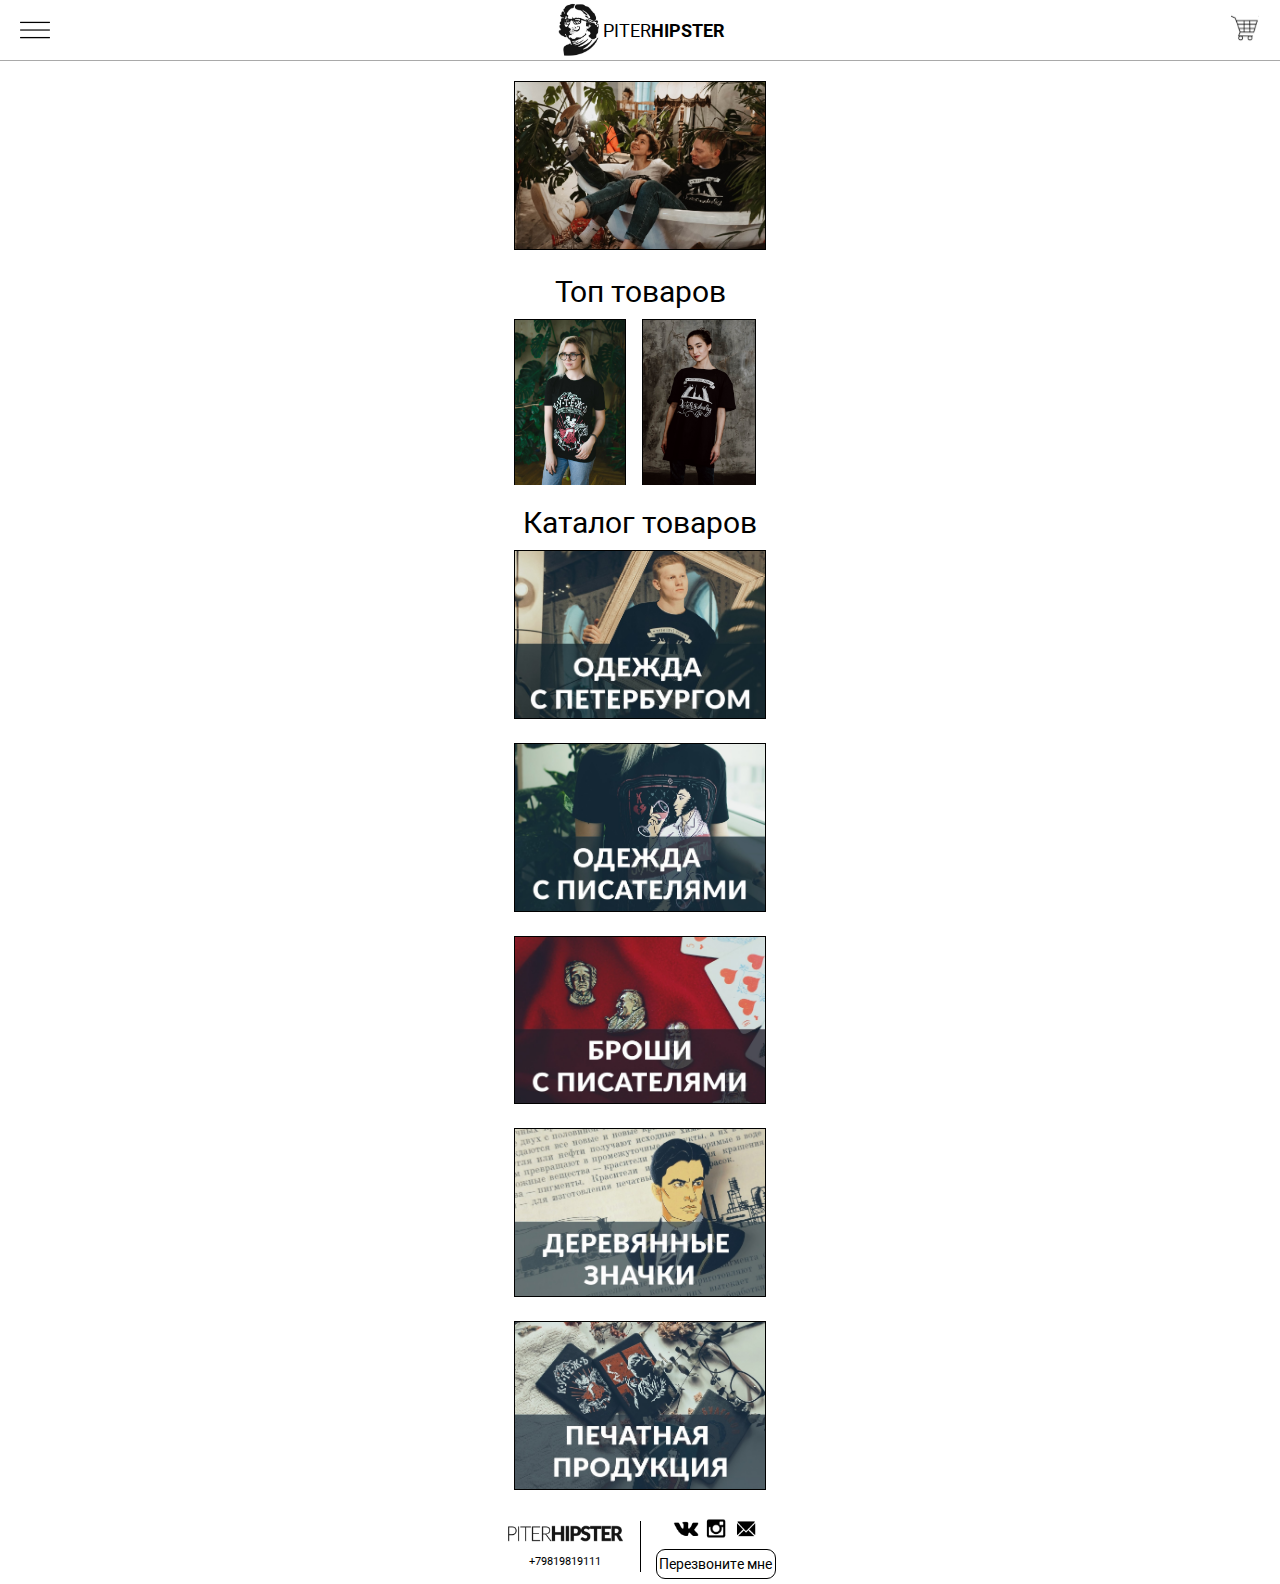
==== index.html @ 4dfca4d7 "обновленная версия для мобилки" ====
<!DOCTYPE html>
<html lang="ru">

  <head>
    <meta charset="utf-8">
    <meta name="viewport" content="width=device-width, initial-scale=1">
    <title>PiterHipster - Главная страница</title>

    <link rel="stylesheet" href="css/styleV2.css">
     
  </head>
    <body>
        <header class="header">
            <div class="slide-win">
                <img src="image/Burger.png">
            </div>
            <div class="header__logo logo"><img src="image/photo_2019-10-30_20-50-35.jpg">
            <a href="index.html"><span>PITER</span><span>HIPSTER</span></a>
            </div>
            <a class="basket" href="basket.html"><img src="image/shopping109.svg"></a>
        </header>
        <article class="main">
            <div class="left-categories" id="left-categories">
                <nav class="fixed">
                    <div>
                        <a href="">Одежда с Петербургом</a>
                        <hr align="centre" width="80" size="1" color="black">
                        <a href="">Одежда с писателями</a>
                        <hr align="centre" width="80" size="1" color="black">
                        <a href="">Деревянные значки</a>
                        <hr align="centre" width="80" size="1" color="black">
                        <a href="">Печатная продукция</a>
                        <hr align="centre" width="80" size="1" color="black">
                        <a href="">Акции</a>
                        <hr align="centre" width="80" size="1" color="black">
                        <a href="">О бренде</a>
                    </div>
                </nav>
            </div>
        </article>
        
        <main class="all">
            <article id="img">
                <section class="all__container-1">
                    <div class="all__main">
                        <img src="image/I262EilS-oY.jpg">
                    </div>
                </section>
                <section class="all__container-2">
                <div class="border-bottom"><h2>Топ товаров</h2></div>
                    <div class="all__title-1">
                        <div class="second-slider slider" id="slider" ontouchstart="startSwipe(event)" ontouchmove="moveSwipe(event)" ontouchend="endSwipe(event)">
                            <img src="image/top/_owpGHUhbQY.jpg" class="top-1 top">
                            <img src="image/top/JgRy_iKVtv4.jpg" class="top-2 top">
                            <img src="image/top/tQbD-0Hn0Ts.jpg" class="top-3 top">
                            <img src="image/top/xJ3VEqkWMCw.jpg" class="top-4 top"> 
                        </div>
                    </div>
                    <div class="catigories">
                        <h2>Каталог товаров</h2>
                        <div class="catigories__container">
                            <a href="index_catalog.html" class="StPet"><img src="image/category/piter.jpg"></a>
                            <a href="#" class="autors"><img src="image/category/autors.jpg"></a>
                            <a href="#" class="broshi"><img src="image/category/broshi.jpg"></a>
                            <a href="#" class="znachki"><img src="image/category/derev.jpg"></a>
                            <a href="#" class="printed"><img src="image/category/printed.jpg"></a>
                        </div>
                    </div>
                </section>
            </article>
        </main>

        <footer class="bottom">
            <div class="bottom__container">
                <div class="bottom__info">
                    <ul>
                        <li><a href="#Brend">О бренде</a></li>
                        <li><a href="#Info">Инфо</a></li>
                        <li><a href="#Contacts">Контакты</a></li>
                    </ul>
                </div>
                <div class="bottom__logo ">
                    
                    <div class="bottom__tel">
                        <img src="image/logo%20(1).png">
                        <a href="tel:+1234567890">+79819819111</a>
                    </div>
                    
                    <div class="contact-us">
                        <div>
                            <img src="image/2%201.png">
                            <img class="insta" src="image/insta%201.png">
                            <img src="image/1%20992.png">
                        </div>
                        <button href="#call">Перезвоните мне</button>
                    </div>
                </div>
            </div>
        </footer>
        <script src="js/script.js"></script>  
        <script>
            var slider = document.getElementById('slider');
            var startingX;
            var left;
            function startSwipe(evt){
                left = document.getElementById('slider').offsetLeft;
                startingX = evt.touches[0].clientX - left;
            };
            function moveSwipe(evt){
                var touch = evt.touches[0];
                var change = startingX - touch.clientX ;
                
                if (change < 0){
                    slider.style.left = '-' + change + 'px';
                } 
                slider.style.left = '-' + change + 'px';
                evt.preventDefault();
            };
            function endSwipe(evt){ 
                var change = startingX - evt.changedTouches[0].clientX + left;
                var width =document.getElementById('img').offsetWidth;
               console.log(change);
                
                if (((change < width/3)&&(change > 0))||(( -change < width/3)&&(change < 0))) {
                    slider.style.left = left + 'px';
                    slider.style.transition = 'all .1s';
                }
                else{
                    
                    if ((change > 0)&&(-left != width)){
                        slider.style.transition = 'all .3s';
                        slider.style.left = '-' + (- left + width) + 'px';
                        console.log(width);
                        console.log(left);
                    }
                    else{
                        slider.style.transition = 'all .1s';
                        slider.style.left = 0 + 'px';
                    };
                    if (change < 0){
                        slider.style.transition = 'all .3s';
                        slider.style.left = '-' + (- left - width) + 'px';
                        console.log(width);
                        console.log(left);
                    };
                }
                
            }
        </script>
    </body>
</html>
---- css/styleV2.css ----
@charset "UTF-8";
@font-face {
  font-family: Roboto;
  /* Гарнитура шрифта */
  src: url(../fonts/Roboto.ttf);
  /* Путь к файлу со шрифтом */ }
@font-face {
  font-family: Robotobold;
  /* Гарнитура шрифта */
  src: url(../fonts/Robotobold.ttf);
  /* Путь к файлу со шрифтом */ }
.header {
  box-sizing: border-box;
  border-bottom: 1px darkgrey solid;
  display: flex;
  justify-content: space-between;
  align-items: center;
  margin-bottom: 20px; }
  .header .header__logo img {
    height: 60px; }
  .header a {
    font-family: Roboto;
    font-style: normal;
    font-size: 18px;
    font-weight: 300;
    line-height: 21px;
    text-align: center;
    color: #000000;
    text-decoration: none; }
    .header a span:last-child {
      font-family: Robotobold;
      font-weight: 500; }
  .header .slide-win > img {
    display: block;
    margin-left: 20px; }

.basket > img {
  height: 30px;
  width: 30px;
  box-sizing: border-box;
  margin-right: 20px; }

.header__logo {
  display: flex;
  align-items: center;
  justify-content: center; }

.bottom {
  min-height: 100%;
  padding-bottom: 5px;
  background: white; }

.bottom__container {
  display: flex;
  justify-content: center;
  align-items: center;
  min-width: 250px;
  margin-left: auto;
  margin-right: auto; }

.bottom__logo {
  display: flex;
  height: 100%;
  align-items: center;
  justify-content: center; }
  .bottom__logo a {
    font-family: Roboto;
    font-style: normal;
    font-size: 11px;
    font-weight: 200;
    line-height: 21px;
    text-align: center;
    color: #000000;
    text-decoration: none; }

.bottom__info {
  display: flex;
  flex-direction: column;
  align-items: center;
  justify-content: center;
  display: none; }
  .bottom__info ul {
    border: 0.3px solid #000000;
    box-sizing: border-box;
    list-style-type: none;
    padding: 5px 15px; }
    .bottom__info ul a {
      text-decoration: none;
      color: black; }

.bottom__tel {
  padding-right: 15px;
  margin-right: 15px;
  display: flex;
  flex-direction: column;
  align-items: center;
  border-right: 1px solid black; }
  .bottom__tel span {
    font-family: Roboto;
    font-style: normal;
    font-size: 18px;
    font-weight: 500;
    line-height: 21px;
    text-align: center;
    color: #000000;
    text-shadow: 0px 4px 4px rgba(0, 0, 0, 0.25);
    border-bottom: 1px black solid; }
  .bottom__tel img {
    width: 120px;
    height: 25px; }

.bottom__tel > img {
  margin-bottom: 5px; }

.contact-us {
  display: flex;
  flex-direction: column;
  align-items: center; }
  .contact-us img {
    width: 30px;
    height: 30px; }
  .contact-us .insta {
    height: 25px; }
  .contact-us button {
    border: 1px solid #000000;
    box-sizing: border-box;
    border-radius: 9px;
    font-family: Roboto;
    font-style: normal;
    font-size: 14px;
    font-weight: auto;
    line-height: 28px;
    text-align: center;
    color: #000000;
    /* identical to box height */
    width: 120px;
    height: 30px;
    text-align: center;
    vertical-align: text-bottom;
    color: #000000;
    background-color: white; }
  .contact-us button:hover {
    cursor: pointer; }

.contact-us > div {
  margin-bottom: 5px;
  display: flex;
  align-items: center; }

.slide-win img {
  width: 30px;
  height: 30px;
  margin-left: 10px; }

.left-categories {
  position: fixed;
  left: 0;
  width: 100%;
  height: 300%;
  display: none;
  justify-content: center;
  text-align: center;
  background-color: white;
  z-index: 3; }

.fixed div {
  display: flex;
  flex-direction: column;
  align-items: center; }
  .fixed div a {
    font-family: Roboto;
    font-style: normal;
    font-size: 20px;
    font-weight: auto;
    line-height: 19px;
    text-align: center;
    color: #000000;
    text-decoration: none;
    text-transform: uppercase;
    /* identical to box height */
    margin-bottom: 27px;
    margin-top: 27px; }

.show1 {
  z-index: 6 !important;
  position: fixed !important;
  width: 100% !important;
  background-color: white; }

.show2 {
  z-index: 99 !important;
  position: fixed;
  bottom: 10px;
  max-width: 100% !important;
  width: 100% !important; }

* {
  padding: 0;
  margin: 0; }

.main .show {
  display: block;
  position: fixed;
  top: 61px;
  height: 100%; }

.all {
  width: 100%;
  display: flex;
  justify-content: center; }

.all > article {
  width: 250px;
  display: flex;
  flex-direction: column;
  justify-content: space-around;
  align-items: center; }
  .all > article .all__main img {
    height: 166.6666666667px;
    margin-bottom: 20px;
    border: 1px solid black; }
  .all > article .all__title-1 {
    width: 100%;
    height: 166.6666666667px;
    margin-bottom: 20px;
    position: relative;
    overflow: hidden; }
  .all > article .all__container-2 {
    display: flex;
    flex-direction: column;
    justify-content: space-around; }
  .all > article h2 {
    font-family: Roboto;
    font-style: normal;
    font-size: 30px;
    font-weight: 500;
    line-height: 35px;
    text-align: center;
    color: black;
    display: flex;
    white-space: nowrap;
    justify-content: center;
    margin-bottom: 10px; }
  .all > article .second-slider {
    display: flex;
    position: absolute;
    width: 500px;
    justify-content: space-between; }
    .all > article .second-slider img {
      height: 166.6666666667px;
      border: 1px solid black; }
  .all > article .catigories__container {
    display: flex;
    flex-direction: column;
    align-items: center;
    justify-content: center; }
    .all > article .catigories__container img {
      border: 1px solid black;
      height: 166.6666666667px;
      margin-bottom: 20px; }

.fixed div a {
  margin-bottom: 20px;
  margin-top: 20px; }

@media screen and (max-width: 400px) and (min-width: 330px) {
  .header a {
    font-size: 20px; }

  .all > article {
    width: 320px; }

  .all__title-1 {
    height: 213.3333333333px !important; }

  .second-slider {
    width: 640px !important; }
    .second-slider img {
      height: 213.3333333333px !important; }

  .catigories__container img {
    height: 213.3333333333px !important; }

  .all__main img {
    height: 213.3333333333px !important; }

  .fixed div a {
    margin-bottom: 27px;
    margin-top: 27px; } }
@media screen and (max-width: 500px) and (min-width: 401px) {
  .header a {
    font-size: 25px; }

  .all > article {
    width: 380px; }

  .all__title-1 {
    height: 253.3333333333px !important; }

  .second-slider {
    width: 760px !important; }
    .second-slider img {
      height: 253.3333333333px !important; }

  .catigories__container img {
    height: 253.3333333333px !important; }

  .all__main img {
    height: 253.3333333333px !important; }

  .fixed div a {
    margin-bottom: 35px;
    margin-top: 35px; } }
@media screen and (max-width: 800px) and (min-width: 501px) {
  .header a {
    font-size: 36px; }

  .all > article {
    width: 480px; }

  .all__title-1 {
    height: 320px !important; }

  .second-slider {
    width: 960px !important; }
    .second-slider img {
      height: 320px !important; }

  .catigories__container img {
    height: 320px !important; }

  .all__main img {
    height: 320px !important; } }

/*# sourceMappingURL=styleV2.css.map */
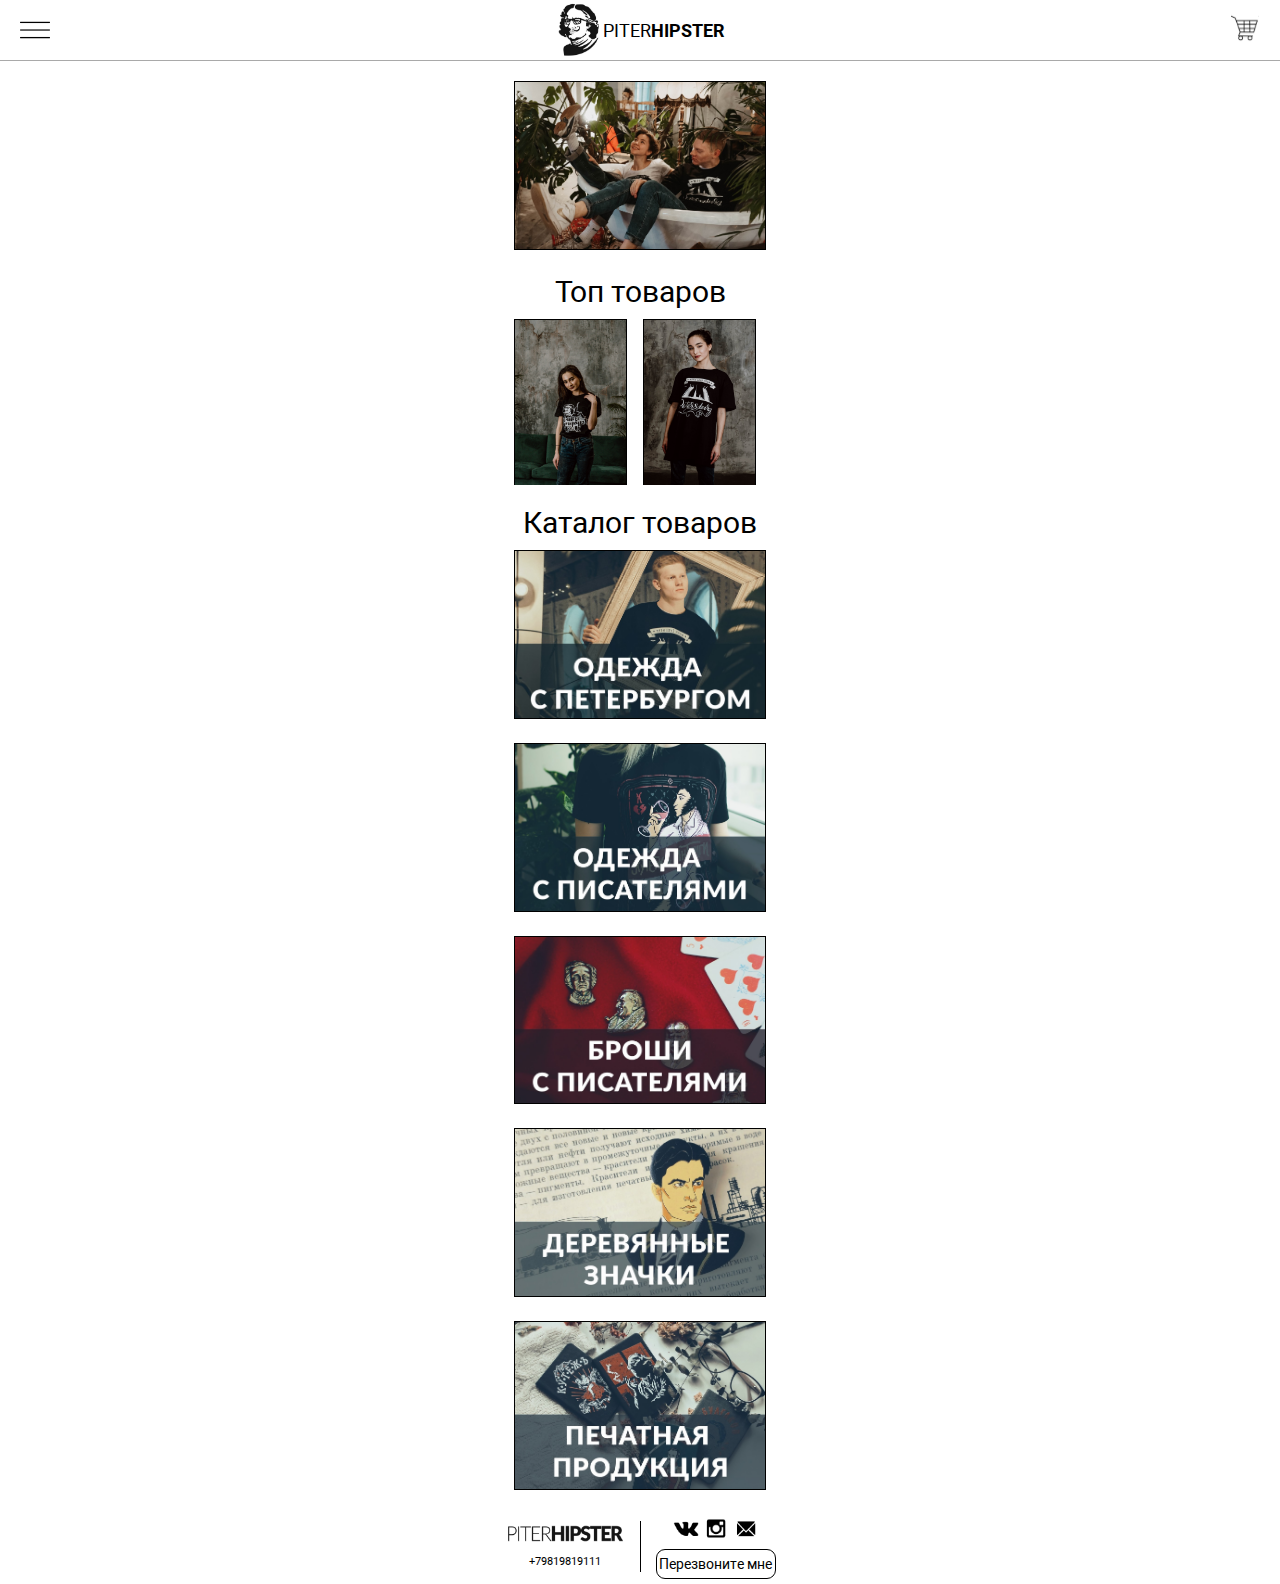
==== commit 2dce0831: "-фотка, что не грузилась" ====
--- a/index.html
+++ b/index.html
@@ -50,7 +50,7 @@
                 <div class="border-bottom"><h2>Топ товаров</h2></div>
                     <div class="all__title-1">
                         <div class="second-slider slider" id="slider" ontouchstart="startSwipe(event)" ontouchmove="moveSwipe(event)" ontouchend="endSwipe(event)">
-                            <img src="image/top/_owpGHUhbQY.jpg" class="top-1 top">
+                            <img src="image/top/xJ3VEqkWMCw.jpg" class="top-1 top">
                             <img src="image/top/JgRy_iKVtv4.jpg" class="top-2 top">
                             <img src="image/top/tQbD-0Hn0Ts.jpg" class="top-3 top">
                             <img src="image/top/xJ3VEqkWMCw.jpg" class="top-4 top"> 
@@ -148,4 +148,4 @@
             }
         </script>
     </body>
-</html>+</html>
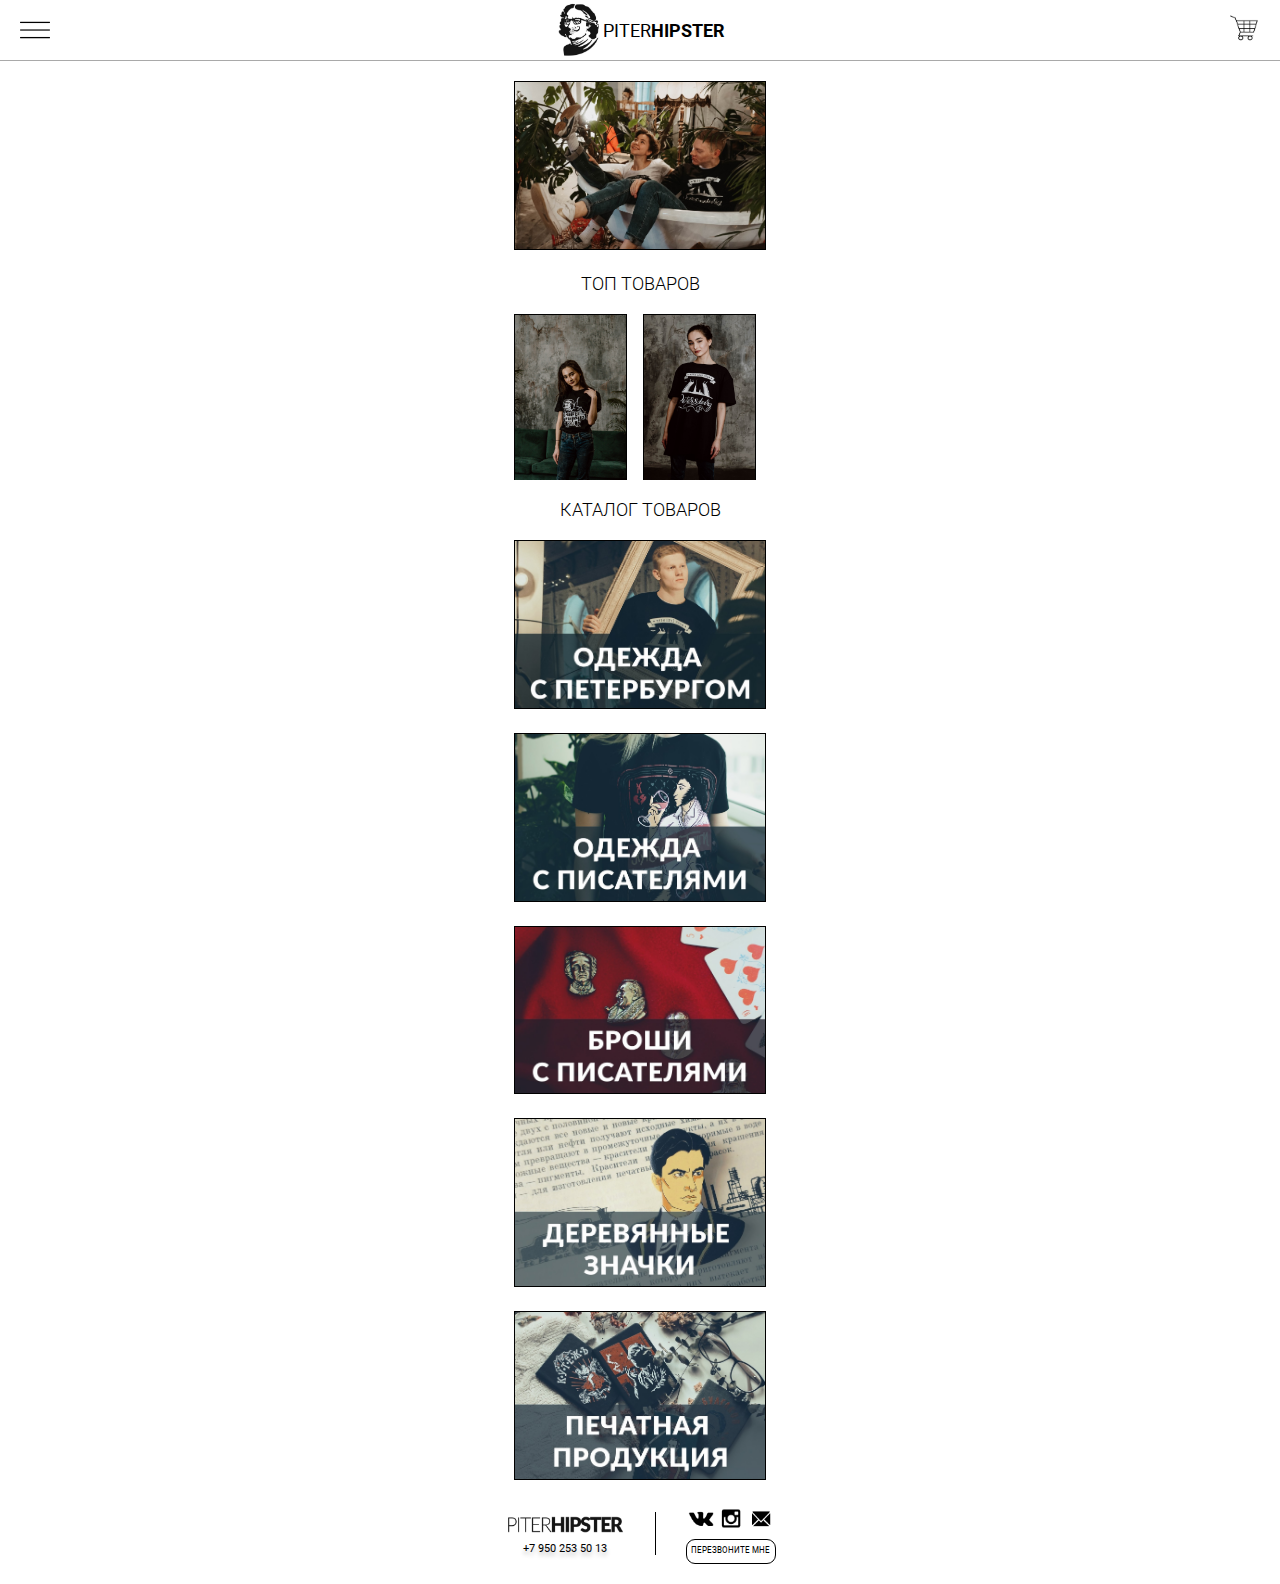
==== commit 822812ab: "исправлены все замечания, моб. версия" ====
--- a/index.html
+++ b/index.html
@@ -17,7 +17,7 @@
             <div class="header__logo logo"><img src="image/photo_2019-10-30_20-50-35.jpg">
             <a href="index.html"><span>PITER</span><span>HIPSTER</span></a>
             </div>
-            <a class="basket" href="basket.html"><img src="image/shopping109.svg"></a>
+            <a class="basket" href="basket.html"><img src="image/shopping109.png"></a>
         </header>
         <article class="main">
             <div class="left-categories" id="left-categories">
@@ -71,6 +71,16 @@
         </main>
 
         <footer class="bottom">
+            <div class="feedback feedbackall"></div>
+            <section class="feedback__form feedbackall">
+                <h2>ОБРАТНЫЙ ЗВОНОК</h2>
+                <img class="close" src="image/close-icon.png">
+                <form action="#" method="post">
+                    <label>КАК ВАС ЗОВУТ?<input type="text" name="name" id="name"></label>
+                    <label>ВАШ ТЕЛЕФОН<input type="text" name="tel" id="tel"></label>
+                    <input class="style-btn1" type="submit" value="ЗАКАЗАТЬ ЗВОНОК">
+                </form>
+            </section>
             <div class="bottom__container">
                 <div class="bottom__info">
                     <ul>
@@ -83,7 +93,7 @@
                     
                     <div class="bottom__tel">
                         <img src="image/logo%20(1).png">
-                        <a href="tel:+1234567890">+79819819111</a>
+                        <a href="tel:+79502535013">+7 950 253 50 13</a>
                     </div>
                     
                     <div class="contact-us">
@@ -92,7 +102,7 @@
                             <img class="insta" src="image/insta%201.png">
                             <img src="image/1%20992.png">
                         </div>
-                        <button href="#call">Перезвоните мне</button>
+                        <button class="java" href="#call">Перезвоните мне</button>
                     </div>
                 </div>
             </div>
@@ -119,19 +129,15 @@
             function endSwipe(evt){ 
                 var change = startingX - evt.changedTouches[0].clientX + left;
                 var width =document.getElementById('img').offsetWidth;
-               console.log(change);
-                
                 if (((change < width/3)&&(change > 0))||(( -change < width/3)&&(change < 0))) {
                     slider.style.left = left + 'px';
                     slider.style.transition = 'all .1s';
                 }
                 else{
                     
-                    if ((change > 0)&&(-left != width)){
+                    if ((change > 0)&&((-left < width - width/2)||(-left > width + width/2))){
                         slider.style.transition = 'all .3s';
                         slider.style.left = '-' + (- left + width) + 'px';
-                        console.log(width);
-                        console.log(left);
                     }
                     else{
                         slider.style.transition = 'all .1s';
@@ -140,12 +146,11 @@
                     if (change < 0){
                         slider.style.transition = 'all .3s';
                         slider.style.left = '-' + (- left - width) + 'px';
-                        console.log(width);
-                        console.log(left);
+                        
                     };
                 }
                 
             }
         </script>
     </body>
-</html>
+</html>--- a/css/styleV2.css
+++ b/css/styleV2.css
@@ -9,6 +9,11 @@
   /* Гарнитура шрифта */
   src: url(../fonts/Robotobold.ttf);
   /* Путь к файлу со шрифтом */ }
+@font-face {
+  font-family: Robotolight;
+  /* Гарнитура шрифта */
+  src: url(../fonts/Robotolight.ttf);
+  /* Путь к файлу со шрифтом */ }
 .header {
   box-sizing: border-box;
   border-bottom: 1px darkgrey solid;
@@ -45,10 +50,98 @@
   align-items: center;
   justify-content: center; }
 
+.feedback {
+  position: fixed;
+  top: 0;
+  left: 0;
+  height: 100%;
+  width: 100%;
+  opacity: 0.9;
+  z-index: 100;
+  background-color: black;
+  display: none; }
+
+.feedback__form {
+  position: fixed;
+  top: 50%;
+  margin-top: -25%;
+  width: 100%;
+  height: 230px;
+  background-color: #F5F5F5;
+  z-index: 101;
+  display: flex;
+  flex-direction: column;
+  justify-content: center;
+  align-items: center;
+  display: none; }
+  .feedback__form h2 {
+    font-family: Roboto;
+    font-style: normal;
+    font-size: 16px;
+    font-weight: 500;
+    line-height: 19px;
+    text-align: center;
+    color: #000000;
+    font-family: Robotobold;
+    margin-bottom: 10px; }
+  .feedback__form img {
+    position: absolute;
+    top: 10px;
+    right: 10px;
+    width: 20px; }
+
+form {
+  display: flex;
+  flex-direction: column;
+  justify-content: center;
+  align-items: center;
+  width: 80%; }
+  form label {
+    width: 100%;
+    display: flex;
+    flex-direction: column;
+    align-items: flex-start;
+    margin-bottom: 10px;
+    font-family: Roboto;
+    font-style: normal;
+    font-size: 14px;
+    font-weight: normal;
+    line-height: 16px;
+    text-align: center;
+    color: #000000; }
+    form label input {
+      margin-top: 10px;
+      width: 100%;
+      height: 25px;
+      background: #F5F5F5;
+      text-shadow: none;
+      box-shadow: none;
+      border-style: none;
+      border: 0.5px solid #000000;
+      box-sizing: border-box; }
+  form .style-btn1 {
+    display: block;
+    background: black;
+    height: 25px;
+    width: 100%;
+    border-style: none;
+    font-family: Roboto;
+    font-style: normal;
+    font-size: 14px;
+    font-weight: normal;
+    line-height: 20px;
+    text-align: center;
+    color: #000000;
+    color: white;
+    margin-top: 10px; }
+
+.showz {
+  display: flex !important; }
+
 .bottom {
   min-height: 100%;
-  padding-bottom: 5px;
-  background: white; }
+  background: white;
+  margin-bottom: 20px; }
 
 .bottom__container {
   display: flex;
@@ -67,11 +160,12 @@
     font-family: Roboto;
     font-style: normal;
     font-size: 11px;
-    font-weight: 200;
-    line-height: 21px;
-    text-align: center;
-    color: #000000;
-    text-decoration: none; }
+    font-weight: 300;
+    line-height: 13px;
+    text-align: center;
+    color: #000000;
+    text-decoration: none;
+    text-shadow: 0px 4px 4px rgba(0, 0, 0, 0.25); }
 
 .bottom__info {
   display: flex;
@@ -89,22 +183,12 @@
       color: black; }
 
 .bottom__tel {
-  padding-right: 15px;
-  margin-right: 15px;
+  padding-right: 30px;
+  margin-right: 30px;
   display: flex;
   flex-direction: column;
   align-items: center;
   border-right: 1px solid black; }
-  .bottom__tel span {
-    font-family: Roboto;
-    font-style: normal;
-    font-size: 18px;
-    font-weight: 500;
-    line-height: 21px;
-    text-align: center;
-    color: #000000;
-    text-shadow: 0px 4px 4px rgba(0, 0, 0, 0.25);
-    border-bottom: 1px black solid; }
   .bottom__tel img {
     width: 120px;
     height: 25px; }
@@ -127,18 +211,19 @@
     border-radius: 9px;
     font-family: Roboto;
     font-style: normal;
-    font-size: 14px;
+    font-size: 8px;
     font-weight: auto;
-    line-height: 28px;
+    line-height: 8px;
     text-align: center;
     color: #000000;
     /* identical to box height */
-    width: 120px;
-    height: 30px;
+    width: 90px;
+    height: 25px;
     text-align: center;
     vertical-align: text-bottom;
     color: #000000;
-    background-color: white; }
+    background-color: white;
+    text-transform: uppercase; }
   .contact-us button:hover {
     cursor: pointer; }
 
@@ -230,17 +315,16 @@
     flex-direction: column;
     justify-content: space-around; }
   .all > article h2 {
-    font-family: Roboto;
-    font-style: normal;
-    font-size: 30px;
-    font-weight: 500;
-    line-height: 35px;
-    text-align: center;
-    color: black;
+    font-family: Robotolight;
+    font-size: 18px;
+    font-weight: 300;
+    line-height: 20px;
+    font-style: normal;
+    text-transform: uppercase;
     display: flex;
     white-space: nowrap;
     justify-content: center;
-    margin-bottom: 10px; }
+    margin-bottom: 20px; }
   .all > article .second-slider {
     display: flex;
     position: absolute;
@@ -260,12 +344,23 @@
       margin-bottom: 20px; }
 
 .fixed div a {
-  margin-bottom: 20px;
-  margin-top: 20px; }
+  margin-bottom: 15px;
+  margin-top: 15px; }
 
 @media screen and (max-width: 400px) and (min-width: 330px) {
   .header a {
     font-size: 20px; }
+
+  .all > article .catigories__container img {
+    margin-bottom: 25px; }
+
+  .all > article h2 {
+    margin-bottom: 25px; }
+
+  .all > article .all__main img {
+    margin-bottom: 25px; }
+  .all > article .all__title-1 {
+    margin-bottom: 25px; }
 
   .all > article {
     width: 320px; }
@@ -291,6 +386,17 @@
   .header a {
     font-size: 25px; }
 
+  .all > article .catigories__container img {
+    margin-bottom: 35px; }
+
+  .all > article h2 {
+    margin-bottom: 35px; }
+
+  .all > article .all__main img {
+    margin-bottom: 35px; }
+  .all > article .all__title-1 {
+    margin-bottom: 35px; }
+
   .all > article {
     width: 380px; }
 
@@ -315,6 +421,17 @@
   .header a {
     font-size: 36px; }
 
+  .all > article .catigories__container img {
+    margin-bottom: 35px; }
+
+  .all > article h2 {
+    margin-bottom: 35px; }
+
+  .all > article .all__main img {
+    margin-bottom: 35px; }
+  .all > article .all__title-1 {
+    margin-bottom: 35px; }
+
   .all > article {
     width: 480px; }
 
@@ -331,5 +448,3 @@
 
   .all__main img {
     height: 320px !important; } }
-
-/*# sourceMappingURL=styleV2.css.map */
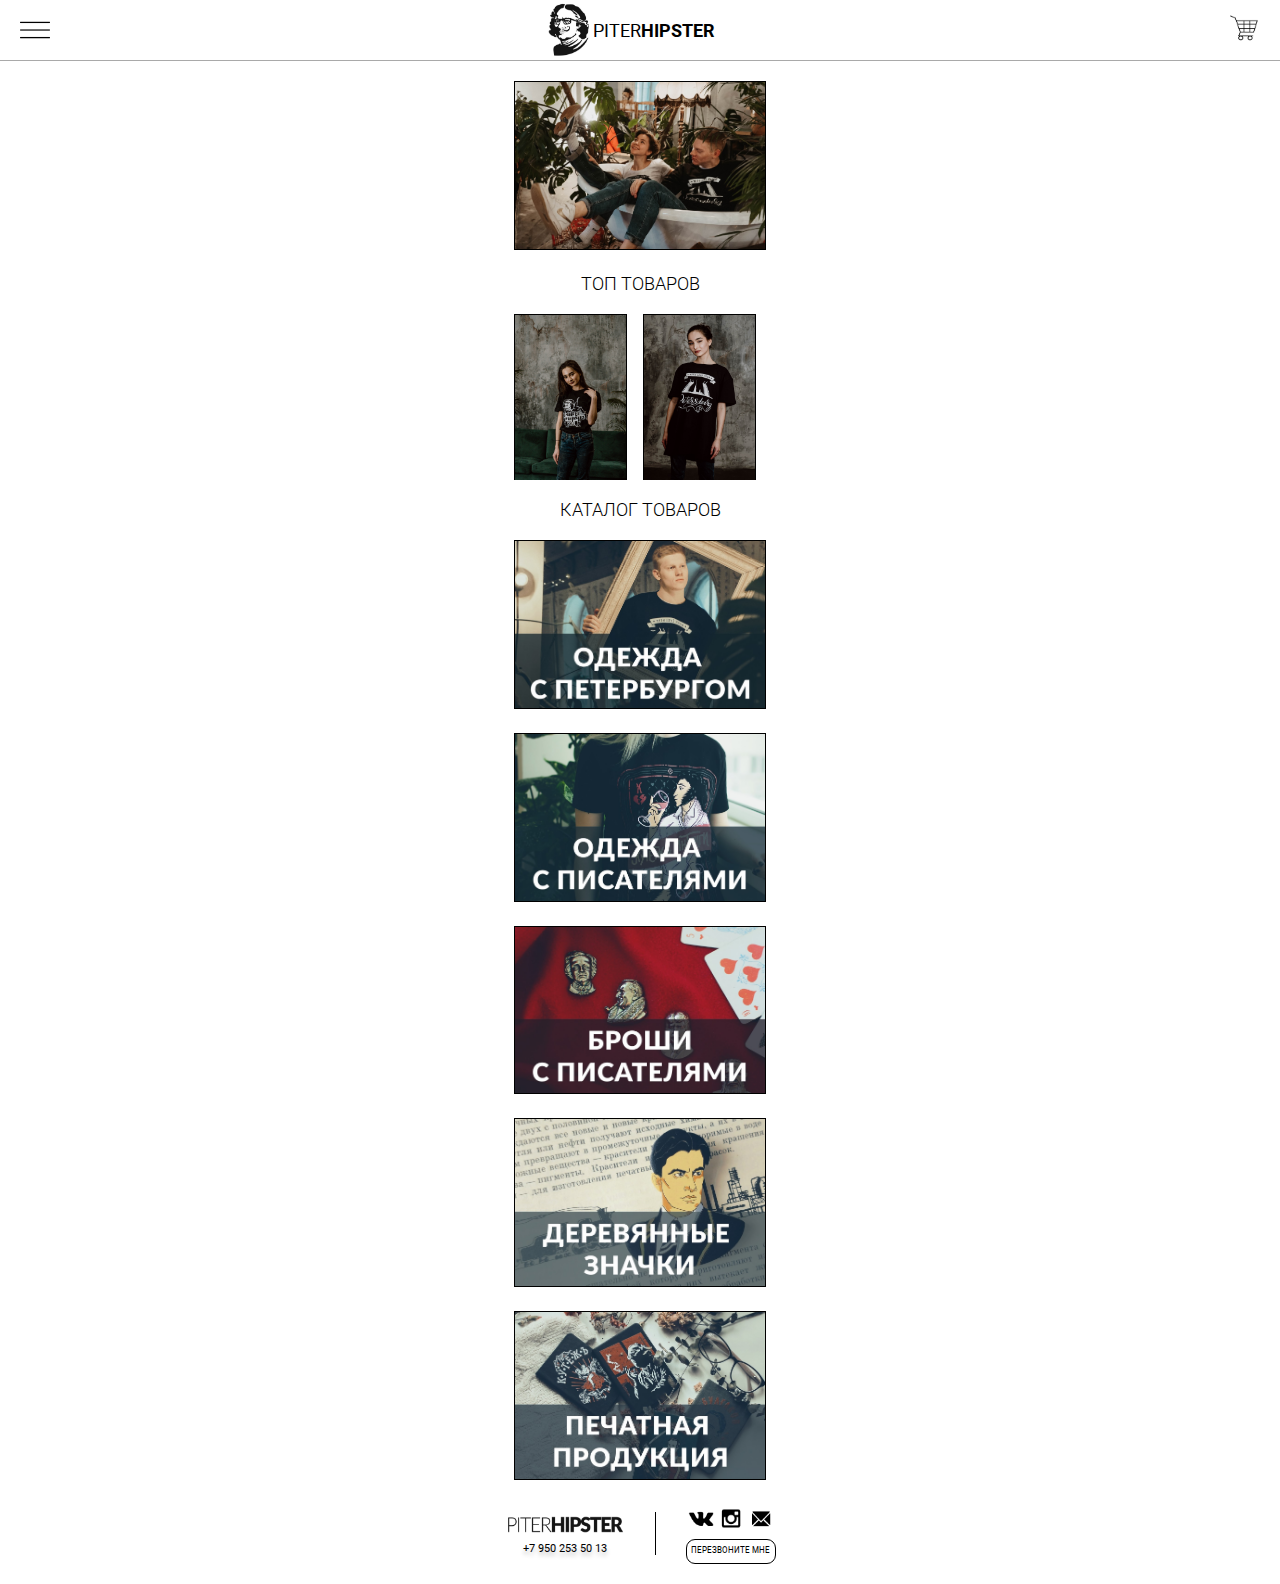
==== commit 1f2ee1a3: "Стилизация кнопок на айфон" ====
--- a/index.html
+++ b/index.html
@@ -11,13 +11,17 @@
   </head>
     <body>
         <header class="header">
-            <div class="slide-win">
-                <img src="image/Burger.png">
-            </div>
+            <div class="slide-win"><img src="image/Burger.png"></div>
             <div class="header__logo logo"><img src="image/photo_2019-10-30_20-50-35.jpg">
             <a href="index.html"><span>PITER</span><span>HIPSTER</span></a>
             </div>
-            <a class="basket" href="basket.html"><img src="image/shopping109.png"></a>
+            <div class="finderAndBascet">
+                <form action="#" method="get">
+                    <input type="text" name="find" id="find">
+                    <input class="style-btn" type="submit" value="">
+                </form>
+                <a href="basket.html" class="basket"><img src="image/shopping109.png"></a>
+            </div>
         </header>
         <article class="main">
             <div class="left-categories" id="left-categories">
--- a/css/styleV2.css
+++ b/css/styleV2.css
@@ -1,4 +1,23 @@
 @charset "UTF-8";
+[type="number"]::-webkit-inner-spin-button,
+[type="number"]::-webkit-outer-spin-button {
+  height: auto; }
+
+[type="search"] {
+  -webkit-appearance: textfield;
+  /* 1 */
+  outline-offset: -2px;
+  /* 2 */ }
+
+[type="search"]::-webkit-search-decoration {
+  -webkit-appearance: none; }
+
+::-webkit-file-upload-button {
+  -webkit-appearance: button;
+  /* 1 */
+  font: inherit;
+  /* 2 */ }
+
 @font-face {
   font-family: Roboto;
   /* Гарнитура шрифта */
@@ -43,12 +62,31 @@
   height: 30px;
   width: 30px;
   box-sizing: border-box;
-  margin-right: 20px; }
+  margin-right: 20px;
+  margin-left: 20px; }
 
 .header__logo {
   display: flex;
   align-items: center;
   justify-content: center; }
+
+.finderAndBascet {
+  display: flex; }
+  .finderAndBascet form {
+    flex-direction: row;
+    display: none; }
+  .finderAndBascet form > input {
+    display: flex;
+    border: none;
+    border-bottom: 1px solid black;
+    width: 150px;
+    height: 30px;
+    text-decoration: none; }
+  .finderAndBascet form .style-btn {
+    background-image: url(../image/finder.png);
+    height: 30px;
+    width: 30px;
+    border: none; }
 
 .feedback {
   position: fixed;
@@ -255,9 +293,9 @@
   .fixed div a {
     font-family: Roboto;
     font-style: normal;
-    font-size: 20px;
+    font-size: 18px;
     font-weight: auto;
-    line-height: 19px;
+    line-height: 21px;
     text-align: center;
     color: #000000;
     text-decoration: none;
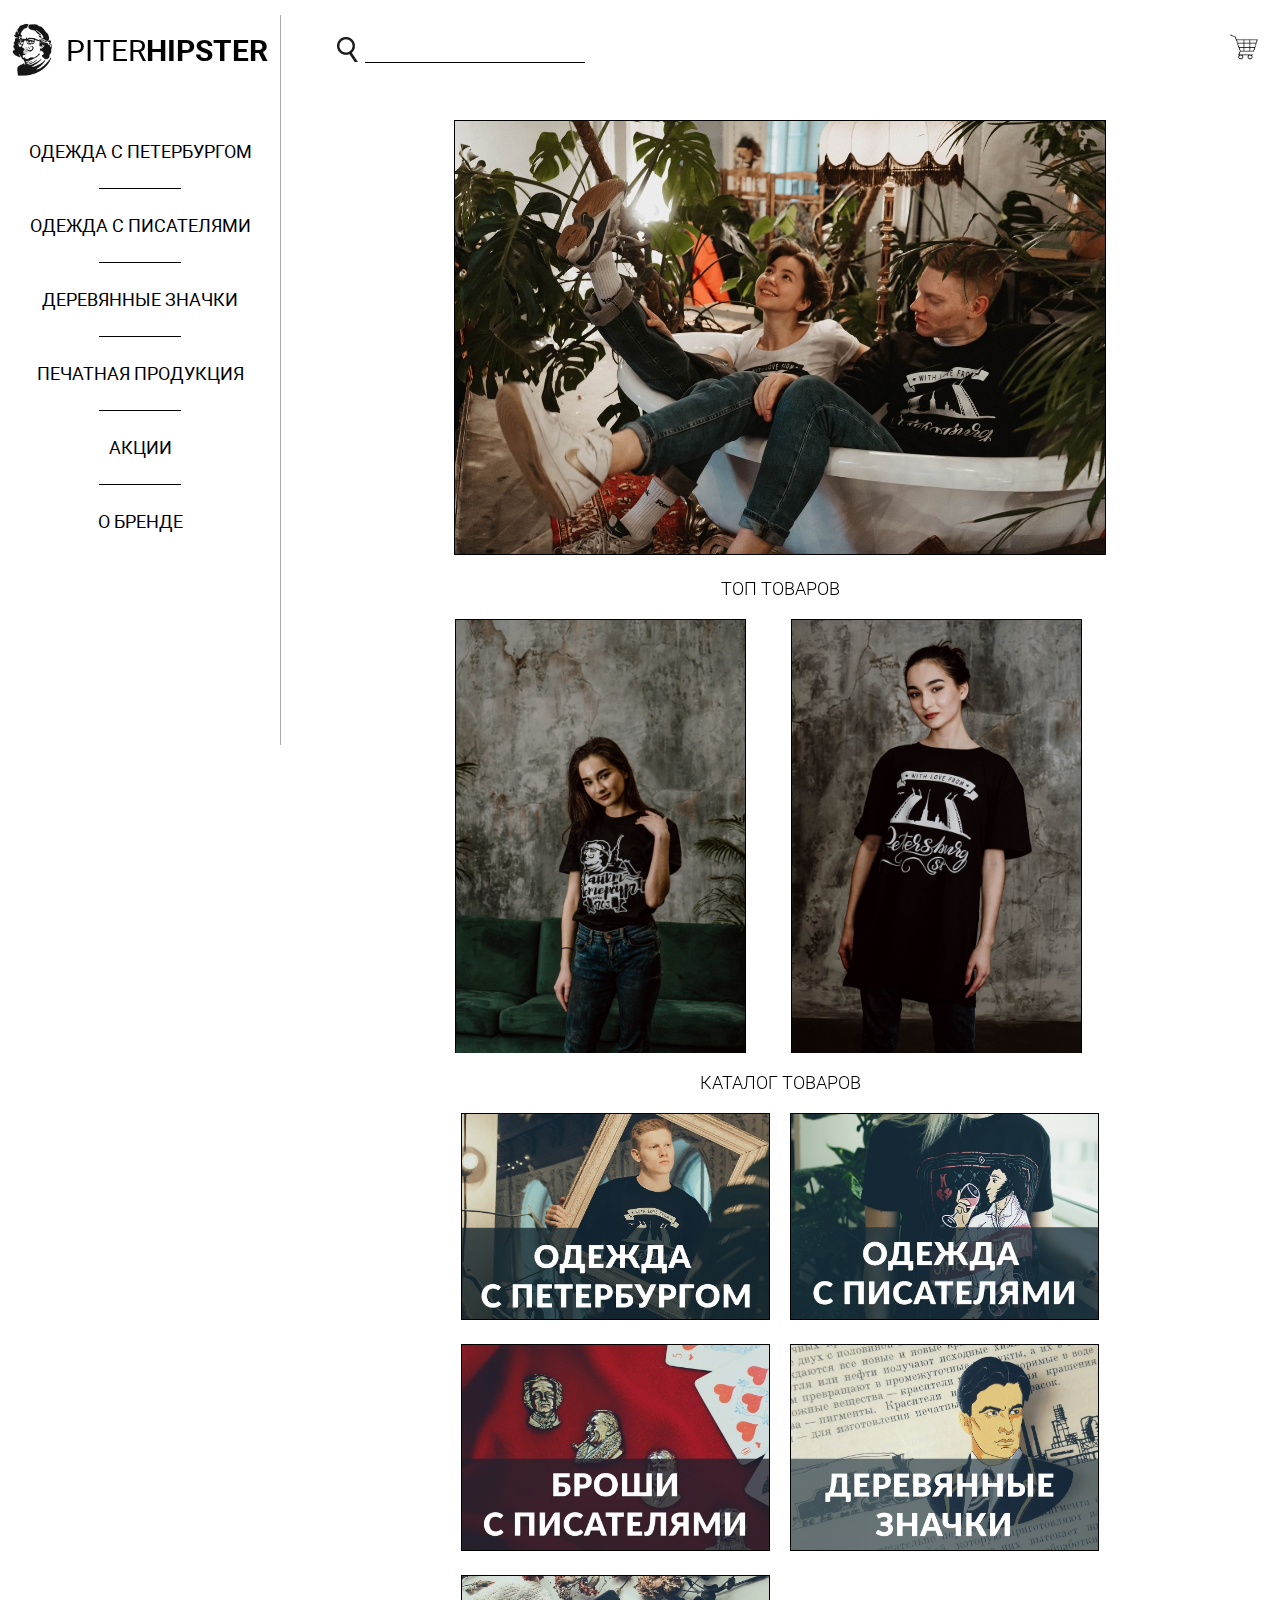
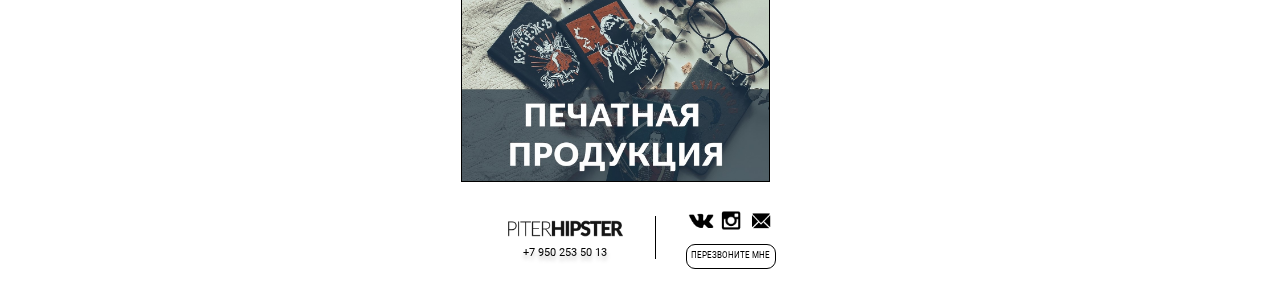
==== commit ab94db8f: "Add files via upload" ====
--- a/index.html
+++ b/index.html
@@ -102,9 +102,9 @@
                     
                     <div class="contact-us">
                         <div>
-                            <img src="image/2%201.png">
-                            <img class="insta" src="image/insta%201.png">
-                            <img src="image/1%20992.png">
+                            <a href="https://vk.com/piter.hipster"><img src="image/2%201.png"></a>
+                            <a href="https://www.instagram.com/piter.hipster/"><img class="insta" src="image/insta%201.png"></a>
+                            <a href="https://vk.com/43rom"><img src="image/1%20992.png"></a>
                         </div>
                         <button class="java" href="#call">Перезвоните мне</button>
                     </div>
--- a/css/styleV2.css
+++ b/css/styleV2.css
@@ -58,12 +58,16 @@
     display: block;
     margin-left: 20px; }
 
+.basket {
+  z-index: 99; }
+
 .basket > img {
   height: 30px;
   width: 30px;
   box-sizing: border-box;
   margin-right: 20px;
-  margin-left: 20px; }
+  margin-left: 20px;
+  z-index: 99; }
 
 .header__logo {
   display: flex;
@@ -79,14 +83,15 @@
     display: flex;
     border: none;
     border-bottom: 1px solid black;
-    width: 150px;
+    width: 220px;
     height: 30px;
     text-decoration: none; }
   .finderAndBascet form .style-btn {
     background-image: url(../image/finder.png);
     height: 30px;
     width: 30px;
-    border: none; }
+    border: none;
+    margin-right: 5px; }
 
 .feedback {
   position: fixed;
@@ -178,7 +183,6 @@
 
 .bottom {
   min-height: 100%;
-  background: white;
   margin-bottom: 20px; }
 
 .bottom__container {
@@ -284,7 +288,7 @@
   justify-content: center;
   text-align: center;
   background-color: white;
-  z-index: 3; }
+  z-index: 98; }
 
 .fixed div {
   display: flex;
@@ -302,7 +306,8 @@
     text-transform: uppercase;
     /* identical to box height */
     margin-bottom: 27px;
-    margin-top: 27px; }
+    margin-top: 27px;
+    z-index: 99; }
 
 .show1 {
   z-index: 6 !important;
@@ -385,7 +390,7 @@
   margin-bottom: 15px;
   margin-top: 15px; }
 
-@media screen and (max-width: 400px) and (min-width: 330px) {
+@media screen and (max-width: 330px) and (min-width: 400px) {
   .header a {
     font-size: 20px; }
 
@@ -420,7 +425,7 @@
   .fixed div a {
     margin-bottom: 27px;
     margin-top: 27px; } }
-@media screen and (max-width: 500px) and (min-width: 401px) {
+@media screen and (min-width: 401px) and (max-width: 500px) {
   .header a {
     font-size: 25px; }
 
@@ -455,7 +460,7 @@
   .fixed div a {
     margin-bottom: 35px;
     margin-top: 35px; } }
-@media screen and (max-width: 800px) and (min-width: 501px) {
+@media screen and (min-width: 501px) and (max-width: 800px) {
   .header a {
     font-size: 36px; }
 
@@ -486,3 +491,303 @@
 
   .all__main img {
     height: 320px !important; } }
+@media screen and (min-width: 801px) and (max-width: 1024px) {
+  .all > article {
+    width: 500px !important;
+    margin-left: 260px; }
+
+  .all__title-1 {
+    height: 333.3333333333px !important; }
+
+  .second-slider {
+    width: 1000px !important; }
+    .second-slider img {
+      height: 333.3333333333px !important; }
+
+  .catigories__container {
+    display: grid !important;
+    grid-template-columns: 1fr 1fr; }
+    .catigories__container a {
+      margin-right: 10px;
+      margin-left: 10px; }
+
+  .all__main img {
+    height: 333.3333333333px !important; }
+
+  .feedback__form {
+    width: 360px;
+    height: 260px;
+    left: 50%;
+    margin-left: -12.5%; }
+
+  body .finderAndBascet form {
+    flex-direction: row-reverse;
+    justify-content: flex-end; }
+
+  article > h1 {
+    font-size: 24px;
+    line-height: 28px;
+    margin-bottom: 40px; }
+
+  .header {
+    margin-bottom: 20px;
+    height: 100px;
+    border-bottom: none;
+    position: relative; }
+    .header a {
+      font-size: 26px;
+      line-height: 35px; }
+
+  .header__logo {
+    position: absolute;
+    left: 10px; }
+    .header__logo img {
+      margin-right: 10px; }
+
+  .finderAndBascet form {
+    position: absolute;
+    left: 310px; }
+
+  .finderAndBascet form {
+    display: flex;
+    justify-content: flex-start; }
+
+  .slide-win > img {
+    display: none !important; }
+
+  .left-categories {
+    position: fixed !important;
+    left: 0;
+    top: 15px;
+    width: 260px;
+    height: 70%;
+    padding-top: 100px;
+    z-index: -1;
+    display: flex !important;
+    justify-content: center;
+    align-items: flex-start;
+    background-color: white;
+    border-right: 1px darkgrey solid; }
+
+  .fixed div {
+    display: flex !important;
+    flex-direction: column;
+    align-items: center;
+    justify-content: center; }
+    .fixed div a {
+      font-family: Roboto;
+      font-style: normal;
+      font-size: 18px;
+      font-weight: auto;
+      line-height: 23px;
+      text-align: center;
+      color: #000000;
+      text-decoration: none;
+      /* identical to box height */
+      margin-bottom: 25px;
+      margin-top: 25px; }
+
+  .all article {
+    width: 600px; }
+
+  .catigories__container img {
+    width: 100%; } }
+@media screen and (min-width: 1025px) and (max-width: 1374px) {
+  .all > article {
+    width: 650px !important;
+    margin-left: 280px; }
+
+  .all__title-1 {
+    height: 433.3333333333px !important; }
+
+  .second-slider {
+    width: 1300px !important; }
+    .second-slider img {
+      height: 433.3333333333px !important; }
+
+  .all > article .all__container-2 {
+    width: 100%; }
+
+  .catigories__container {
+    display: grid !important;
+    grid-template-columns: 1fr 1fr; }
+    .catigories__container a {
+      margin-right: 10px;
+      margin-left: 10px; }
+      .catigories__container a img {
+        width: 307px;
+        height: 205px !important; }
+
+  .all__main img {
+    height: 433.3333333333px !important; }
+
+  .feedback__form {
+    width: 360px;
+    height: 260px;
+    left: 50%;
+    margin-left: -12.5%; }
+
+  body .finderAndBascet form {
+    flex-direction: row-reverse;
+    justify-content: flex-end; }
+
+  article > h1 {
+    font-size: 24px;
+    line-height: 28px;
+    margin-bottom: 40px; }
+
+  .header {
+    margin-bottom: 20px;
+    height: 100px;
+    border-bottom: none;
+    position: relative; }
+    .header a {
+      font-size: 30px;
+      line-height: 35px; }
+
+  .header__logo {
+    position: absolute;
+    left: 10px; }
+    .header__logo img {
+      margin-right: 10px; }
+
+  .finderAndBascet form {
+    position: absolute;
+    left: 330px; }
+
+  .finderAndBascet form {
+    display: flex;
+    justify-content: flex-start; }
+
+  .slide-win > img {
+    display: none !important; }
+
+  .left-categories {
+    position: fixed !important;
+    left: 0;
+    top: 15px;
+    width: 280px;
+    height: 70%;
+    padding-top: 100px;
+    z-index: -1;
+    display: flex !important;
+    justify-content: center;
+    align-items: flex-start;
+    background-color: white;
+    border-right: 1px darkgrey solid; }
+
+  .fixed div {
+    display: flex !important;
+    flex-direction: column;
+    align-items: center;
+    justify-content: center; }
+    .fixed div a {
+      font-family: Roboto;
+      font-style: normal;
+      font-size: 18px;
+      font-weight: auto;
+      line-height: 23px;
+      text-align: center;
+      color: #000000;
+      text-decoration: none;
+      /* identical to box height */
+      margin-bottom: 25px;
+      margin-top: 25px; } }
+@media screen and (min-width: 1375px) and (max-width: 4500px) {
+  .all > article {
+    width: 1000px !important;
+    margin-left: 275px; }
+
+  .all__title-1 {
+    height: 666.6666666667px !important; }
+
+  .second-slider {
+    width: 2000px !important; }
+    .second-slider img {
+      height: 666.6666666667px !important; }
+
+  .catigories__container {
+    display: grid !important;
+    grid-template-columns: 1fr 1fr; }
+    .catigories__container a {
+      margin-right: 10px;
+      margin-left: 10px; }
+      .catigories__container a img {
+        width: 100%;
+        height: 333.3333333333px !important; }
+
+  .all__main img {
+    height: 666.6666666667px !important; }
+
+  .feedback__form {
+    width: 360px;
+    height: 260px;
+    left: 50%;
+    margin-left: -12.5%; }
+
+  body .finderAndBascet form {
+    flex-direction: row-reverse;
+    justify-content: flex-end; }
+
+  article > h1 {
+    font-size: 24px;
+    line-height: 28px;
+    margin-bottom: 40px; }
+
+  .header {
+    margin-bottom: 20px;
+    height: 100px;
+    border-bottom: none;
+    position: relative; }
+    .header a {
+      font-size: 30px;
+      line-height: 35px; }
+
+  .header__logo {
+    position: absolute;
+    left: 10px; }
+    .header__logo img {
+      margin-right: 10px; }
+
+  .finderAndBascet form {
+    position: absolute;
+    left: 325px; }
+
+  .finderAndBascet form {
+    display: flex;
+    justify-content: flex-start; }
+
+  .slide-win > img {
+    display: none !important; }
+
+  .left-categories {
+    position: fixed !important;
+    left: 0;
+    top: 15px;
+    width: 275px;
+    height: 70%;
+    padding-top: 100px;
+    z-index: -1;
+    display: flex !important;
+    justify-content: center;
+    align-items: flex-start;
+    background-color: white;
+    border-right: 1px darkgrey solid; }
+
+  .fixed div {
+    display: flex !important;
+    flex-direction: column;
+    align-items: center;
+    justify-content: center; }
+    .fixed div a {
+      font-family: Roboto;
+      font-style: normal;
+      font-size: 20px;
+      font-weight: auto;
+      line-height: 23px;
+      text-align: center;
+      color: #000000;
+      text-decoration: none;
+      /* identical to box height */
+      margin-bottom: 25px;
+      margin-top: 25px; } }
